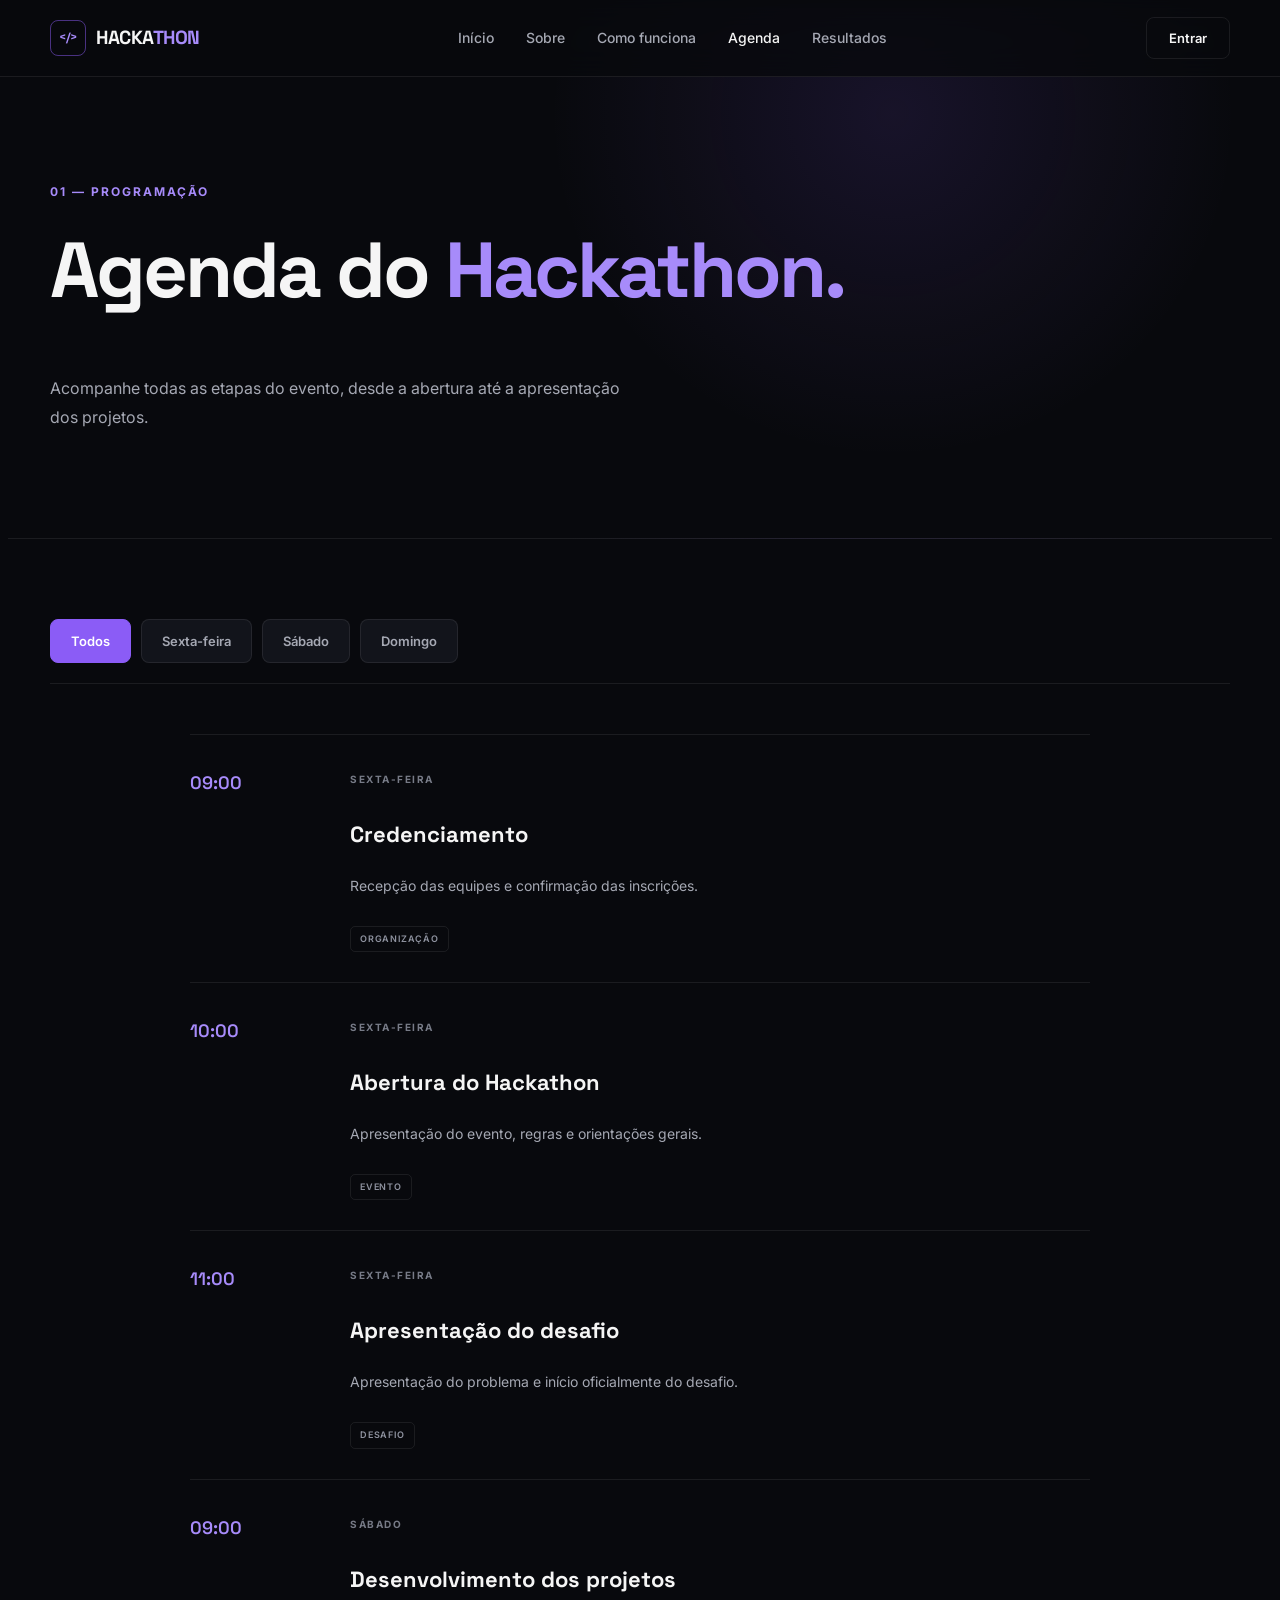
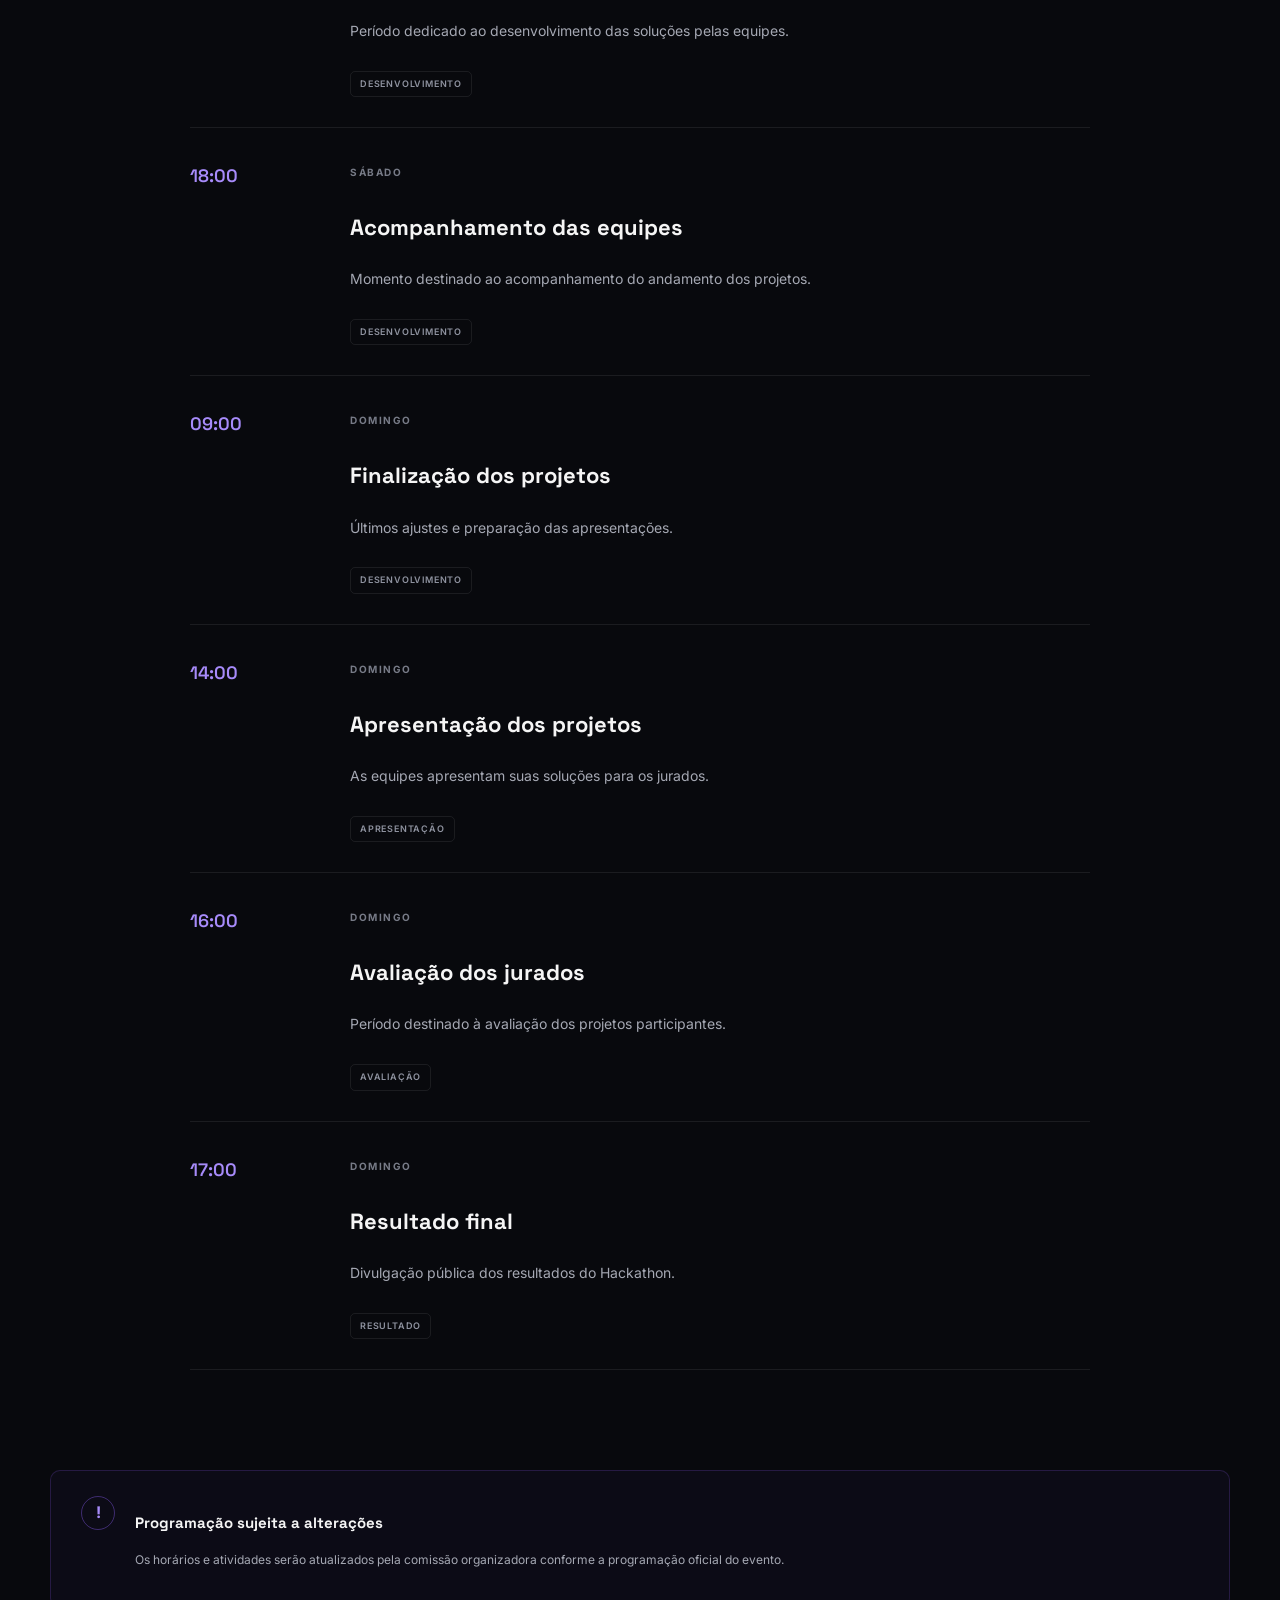
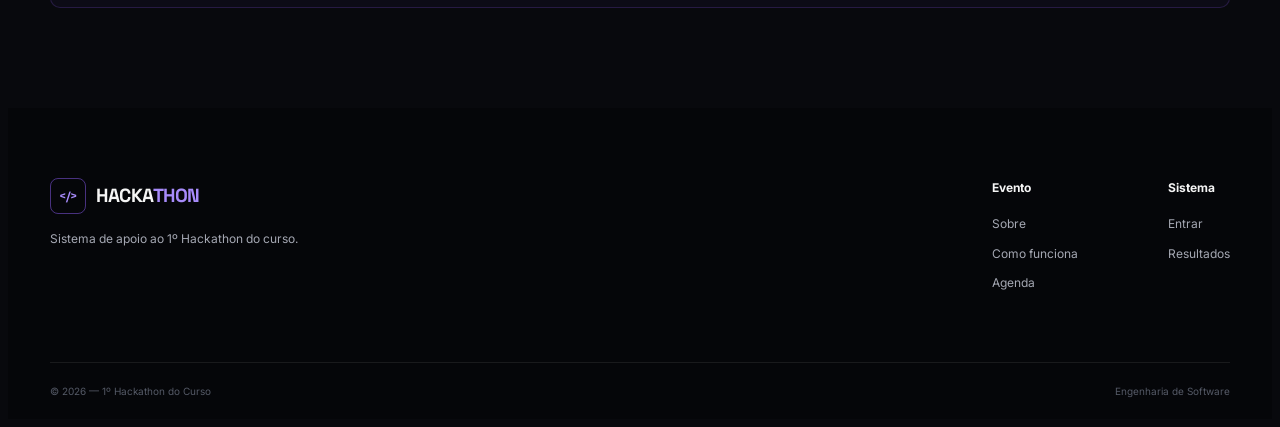
==== agenda.html @ 50d0535f "Projeto 50% feito? Talvez?" ====
<!doctype html>
<html lang="pt-BR">
  <head>
    <meta charset="UTF-8" />
    <meta name="viewport" content="width=device-width, initial-scale=1.0" />
    <title>Agenda | 1º Hackathon do Curso</title>
    <link rel="stylesheet" href="css/style.css" />
    <link rel="preconnect" href="https://fonts.googleapis.com" />
    <link rel="preconnect" href="https://fonts.gstatic.com" crossorigin />
    <link
      href="https://fonts.googleapis.com/css2?family=Inter:wght@400;500;600;700;800&family=Space+Grotesk:wght@400;500;600;700&display=swap"
      rel="stylesheet"
    />
  </head>
  <body>
    <header class="navbar">
      <div class="container navbar-content">
        <a href="index.html" class="logo">
          <span class="logo-symbol">&lt;/&gt;</span>
          <span> HACKA<span>THON</span> </span>
        </a>
        <nav class="nav-links">
          <a href="index.html">Início</a>
          <a href="index.html#sobre">Sobre</a>
          <a href="index.html#como-funciona"> Como funciona </a>
          <a href="agenda.html" class="active"> Agenda </a>
          <a href="resultados.html"> Resultados </a>
        </nav>
        <a href="login.html" class="btn btn-outline"> Entrar </a>
        <button class="menu-toggle" id="menuToggle">☰</button>
      </div>
    </header>
    <main>
      <section class="page-header">
        <div class="container">
          <span class="section-label"> 01 — PROGRAMAÇÃO </span>
          <h1>
            Agenda do
            <span>Hackathon.</span>
          </h1>
          <p>
            Acompanhe todas as etapas do evento, desde a abertura até a
            apresentação dos projetos.
          </p>
        </div>
      </section>
      <section class="agenda-section">
        <div class="container">
          <div class="day-selector">
            <button class="day-button active" data-day="todos">Todos</button>
            <button class="day-button" data-day="sexta">Sexta-feira</button>
            <button class="day-button" data-day="sabado">Sábado</button>
            <button class="day-button" data-day="domingo">Domingo</button>
          </div>
          <div class="agenda-list" id="agendaList">
            <!--
                        Os eventos serão inseridos
                        pelo JavaScript.
                    -->
          </div>
        </div>
      </section>
      <section class="agenda-notice">
        <div class="container">
          <div class="notice-card">
            <div class="notice-icon">!</div>
            <div>
              <h3>Programação sujeita a alterações</h3>
              <p>
                Os horários e atividades serão atualizados pela comissão
                organizadora conforme a programação oficial do evento.
              </p>
            </div>
          </div>
        </div>
      </section>
    </main>
    <footer class="footer">
      <div class="container footer-content">
        <div class="footer-brand">
          <a href="index.html" class="logo">
            <span class="logo-symbol"> &lt;/&gt; </span>
            <span> HACKA<span>THON</span> </span>
          </a>
          <p>Sistema de apoio ao 1º Hackathon do curso.</p>
        </div>
        <div class="footer-links">
          <div>
            <strong> Evento </strong>
            <a href="index.html#sobre"> Sobre </a>
            <a href="index.html#como-funciona"> Como funciona </a>
            <a href="agenda.html"> Agenda </a>
          </div>
          <div>
            <strong> Sistema </strong>
            <a href="login.html"> Entrar </a>
            <a href="resultados.html"> Resultados </a>
          </div>
        </div>
      </div>
      <div class="container footer-bottom">
        <span> © 2026 — 1º Hackathon do Curso </span>
        <span> Engenharia de Software </span>
      </div>
    </footer>
    <script src="js/script.js"></script>
  </body>
</html>
---- css/style.css ----
css * {
  margin: 0;
  padding: 0;
  box-sizing: border-box;
}

html {
  scroll-behavior: smooth;
}

body {
  font-family: "Inter", sans-serif;
  background: #08090d;
  color: #f5f5f5;
  line-height: 1.6;
}

a {
  color: inherit;
  text-decoration: none;
}

button {
  font-family: inherit;
}

:root {
  --background: #08090d;
  --background-secondary: #0e1016;
  --background-card: #12141b;

  --text: #f5f5f5;
  --text-secondary: #a5a8b3;

  --accent: #8b5cf6;
  --accent-light: #a78bfa;
  --accent-dark: #6d28d9;

  --border: rgba(255, 255, 255, 0.08);

  --container: 1180px;
}

.container {
  width: min(var(--container), calc(100% - 40px));
  margin: 0 auto;
}

.section {
  padding: 120px 0;
}

.section-label {
  display: inline-block;
  margin-bottom: 20px;

  color: var(--accent-light);

  font-size: 12px;
  font-weight: 700;

  letter-spacing: 2px;
}

.navbar {
  position: fixed;
  top: 0;
  left: 0;

  width: 100%;
  height: 76px;

  z-index: 1000;

  background: rgba(8, 9, 13, 0.8);
  backdrop-filter: blur(16px);

  border-bottom: 1px solid var(--border);
}

.navbar-content {
  height: 100%;

  display: flex;
  align-items: center;
  justify-content: space-between;
}

.logo {
  display: flex;
  align-items: center;
  gap: 10px;

  font-family: "Space Grotesk", sans-serif;

  font-size: 19px;
  font-weight: 700;
  letter-spacing: -0.5px;
}

.logo > span:last-child > span {
  color: var(--accent-light);
}

.logo-symbol {
  display: flex;
  align-items: center;
  justify-content: center;

  width: 34px;
  height: 34px;

  border: 1px solid rgba(139, 92, 246, 0.5);
  border-radius: 8px;

  color: var(--accent-light);

  font-size: 12px;
}

.nav-links {
  display: flex;
  align-items: center;
  gap: 32px;
}

.nav-links a {
  color: var(--text-secondary);

  font-size: 14px;
  font-weight: 500;

  transition: 0.2s;
}

.nav-links a:hover {
  color: var(--text);
}

.btn {
  display: inline-flex;
  align-items: center;
  justify-content: center;
  gap: 12px;

  min-height: 48px;

  padding: 0 22px;

  border-radius: 8px;

  font-size: 14px;
  font-weight: 600;

  transition: 0.25s;
}

.btn-primary {
  background: var(--accent);
  color: white;

  box-shadow: 0 10px 30px rgba(139, 92, 246, 0.2);
}

.btn-primary:hover {
  background: var(--accent-light);
  transform: translateY(-2px);
}

.btn-secondary {
  border: 1px solid var(--border);
  background: rgba(255, 255, 255, 0.03);

  color: var(--text);
}

.btn-secondary:hover {
  background: rgba(255, 255, 255, 0.07);
}

.btn-outline {
  min-height: 40px;

  border: 1px solid var(--border);

  font-size: 13px;
}

.btn-outline:hover {
  border-color: var(--accent);
  color: var(--accent-light);
}

.menu-toggle {
  display: none;

  border: none;
  background: transparent;

  color: white;

  font-size: 24px;

  cursor: pointer;
}

.hero {
  position: relative;

  min-height: 850px;

  display: flex;
  align-items: center;

  overflow: hidden;

  padding-top: 76px;
}

.hero-background {
  position: absolute;
  inset: 0;

  background:
    radial-gradient(
      circle at 75% 40%,
      rgba(139, 92, 246, 0.16),
      transparent 35%
    ),
    radial-gradient(
      circle at 20% 80%,
      rgba(109, 40, 217, 0.08),
      transparent 30%
    );
}

.hero-content {
  position: relative;
  z-index: 2;

  display: grid;
  grid-template-columns: 1fr 1fr;
  gap: 80px;

  align-items: center;
}

.event-badge {
  display: inline-flex;
  align-items: center;
  gap: 9px;

  padding: 8px 12px;

  border: 1px solid rgba(139, 92, 246, 0.25);
  border-radius: 100px;

  background: rgba(139, 92, 246, 0.06);

  color: var(--accent-light);

  font-size: 11px;
  font-weight: 700;

  letter-spacing: 1.5px;
}

.status-dot {
  width: 6px;
  height: 6px;

  border-radius: 50%;

  background: var(--accent-light);

  box-shadow: 0 0 10px var(--accent);
}

.hero h1 {
  max-width: 650px;

  margin-top: 25px;

  font-family: "Space Grotesk", sans-serif;

  font-size: clamp(52px, 6vw, 82px);
  line-height: 0.98;

  letter-spacing: -4px;
}

.hero h1 span {
  display: block;

  color: var(--accent-light);
}

.hero-text > p {
  max-width: 560px;

  margin-top: 28px;

  color: var(--text-secondary);

  font-size: 17px;
  line-height: 1.8;
}

.hero-buttons {
  display: flex;
  gap: 12px;

  margin-top: 35px;
}

.hero-info {
  display: flex;
  align-items: center;

  margin-top: 55px;
}

.info-item {
  display: flex;
  flex-direction: column;

  padding: 0 25px;
}

.info-item:first-child {
  padding-left: 0;
}

.info-item strong {
  font-family: "Space Grotesk", sans-serif;

  font-size: 18px;
}

.info-item span {
  margin-top: 3px;

  color: var(--text-secondary);

  font-size: 11px;
}

.info-divider {
  width: 1px;
  height: 35px;

  background: var(--border);
}

.hero-visual {
  position: relative;

  min-height: 450px;

  display: flex;
  align-items: center;
  justify-content: center;
}

.code-window {
  width: min(520px, 100%);

  overflow: hidden;

  border: 1px solid rgba(255, 255, 255, 0.1);
  border-radius: 14px;

  background: #0d0f14;

  box-shadow:
    0 40px 100px rgba(0, 0, 0, 0.5),
    0 0 80px rgba(139, 92, 246, 0.08);
}

.window-header {
  height: 48px;

  display: flex;
  align-items: center;

  padding: 0 18px;

  border-bottom: 1px solid var(--border);

  color: #777b87;

  font-family: monospace;
  font-size: 11px;
}

.window-dots {
  display: flex;
  gap: 6px;

  margin-right: 20px;
}

.window-dots span {
  width: 8px;
  height: 8px;

  border-radius: 50%;

  background: #444752;
}

.code-content {
  padding: 32px;

  font-family: "Courier New", monospace;

  font-size: 14px;
  line-height: 2;
}

.code-purple {
  color: #c084fc;
}

.code-blue {
  color: #60a5fa;
}

.code-green {
  color: #86efac;
}

.code-yellow {
  color: #facc15;
}

.code-comment {
  color: #555a67;
}

.indent {
  padding-left: 30px;
}

.cursor {
  display: inline-block;

  width: 7px;
  height: 15px;

  margin-left: 3px;

  vertical-align: middle;

  background: var(--accent-light);

  animation: blink 1s infinite;
}

@keyframes blink {
  50% {
    opacity: 0;
  }
}

.floating-card {
  position: absolute;

  display: flex;
  align-items: center;
  gap: 12px;

  padding: 14px 17px;

  border: 1px solid var(--border);
  border-radius: 10px;

  background: rgba(18, 20, 27, 0.9);

  backdrop-filter: blur(10px);

  box-shadow: 0 20px 50px rgba(0, 0, 0, 0.3);
}

.floating-icon {
  font-size: 20px;
}

.floating-card div {
  display: flex;
  flex-direction: column;
}

.floating-card strong {
  font-size: 12px;
}

.floating-card small {
  color: var(--text-secondary);

  font-size: 10px;
}

.card-one {
  top: 50px;
  right: -20px;
}

.card-two {
  bottom: 55px;
  left: -30px;
}

.section-heading {
  max-width: 720px;
}

.section-heading.centered {
  margin: 0 auto;

  text-align: center;
}

.section-heading h2 {
  font-family: "Space Grotesk", sans-serif;

  font-size: clamp(36px, 5vw, 58px);
  line-height: 1.05;

  letter-spacing: -2px;
}

.section-heading h2 span {
  color: var(--accent-light);
}

.section-heading p {
  margin-top: 22px;

  color: var(--text-secondary);

  font-size: 16px;
}

.about {
  background: var(--background-secondary);

  border-top: 1px solid var(--border);
  border-bottom: 1px solid var(--border);
}

.about-grid {
  display: grid;
  grid-template-columns: repeat(3, 1fr);
  gap: 18px;

  margin-top: 65px;
}

.about-card {
  position: relative;

  min-height: 290px;

  padding: 35px;

  border: 1px solid var(--border);
  border-radius: 12px;

  background: var(--background-card);

  overflow: hidden;
}

.about-card.featured {
  border-color: rgba(139, 92, 246, 0.3);
}

.card-number {
  position: absolute;

  top: 25px;
  right: 25px;

  color: #333640;

  font-family: "Space Grotesk", sans-serif;

  font-size: 28px;
  font-weight: 700;
}

.card-icon {
  font-size: 32px;

  margin-bottom: 30px;
}

.about-card h3 {
  font-family: "Space Grotesk", sans-serif;

  font-size: 24px;
}

.about-card p {
  max-width: 280px;

  margin-top: 12px;

  color: var(--text-secondary);

  font-size: 14px;
}

.process {
  background: var(--background);
}

.timeline {
  max-width: 850px;

  margin: 75px auto 0;
}

.timeline-item {
  display: grid;
  grid-template-columns: 80px 1fr;
  gap: 30px;

  padding-bottom: 50px;

  border-left: 1px solid var(--border);
}

.timeline-number {
  width: 48px;
  height: 48px;

  display: flex;
  align-items: center;
  justify-content: center;

  margin-left: -24px;

  border: 1px solid rgba(139, 92, 246, 0.4);
  border-radius: 50%;

  background: var(--background);

  color: var(--accent-light);

  font-family: "Space Grotesk", sans-serif;
  font-size: 13px;
  font-weight: 700;
}

.timeline-content {
  padding-top: 3px;
}

.timeline-content > span {
  color: var(--accent-light);

  font-size: 10px;
  font-weight: 700;

  letter-spacing: 1.5px;
}

.timeline-content h3 {
  margin-top: 8px;

  font-family: "Space Grotesk", sans-serif;

  font-size: 25px;
}

.timeline-content p {
  max-width: 600px;

  margin-top: 8px;

  color: var(--text-secondary);

  font-size: 14px;
}

.cta {
  padding: 100px 0;

  border-top: 1px solid var(--border);
  border-bottom: 1px solid var(--border);

  background:
    radial-gradient(
      circle at 50% 100%,
      rgba(139, 92, 246, 0.15),
      transparent 45%
    ),
    var(--background-secondary);
}

.cta-content {
  display: flex;
  align-items: center;
  justify-content: space-between;

  gap: 40px;
}

.cta h2 {
  max-width: 650px;

  font-family: "Space Grotesk", sans-serif;

  font-size: clamp(32px, 4vw, 50px);
  line-height: 1.05;

  letter-spacing: -2px;
}

.cta h2 span {
  color: var(--accent-light);
}

.footer {
  background: #050609;
}

.footer-content {
  display: flex;
  justify-content: space-between;

  padding: 70px 0;
}

.footer-brand p {
  margin-top: 15px;

  color: var(--text-secondary);

  font-size: 12px;
}

.footer-links {
  display: flex;
  gap: 90px;
}

.footer-links div {
  display: flex;
  flex-direction: column;
  gap: 10px;
}

.footer-links strong {
  margin-bottom: 7px;

  font-size: 12px;
}

.footer-links a {
  color: var(--text-secondary);

  font-size: 12px;

  transition: 0.2s;
}

.footer-links a:hover {
  color: var(--accent-light);
}

.footer-bottom {
  display: flex;
  justify-content: space-between;

  padding: 20px 0;

  border-top: 1px solid var(--border);

  color: #555a67;

  font-size: 10px;
}

@media (max-width: 900px) {
  .nav-links {
    display: none;
  }

  .menu-toggle {
    display: block;
  }

  .navbar .btn-outline {
    display: none;
  }

  .hero {
    padding-top: 120px;
    padding-bottom: 80px;
  }

  .hero-content {
    grid-template-columns: 1fr;
  }

  .hero-visual {
    min-height: 350px;
  }

  .about-grid {
    grid-template-columns: 1fr;
  }

  .cta-content {
    flex-direction: column;
    align-items: flex-start;
  }
}

@media (max-width: 600px) {
  .container {
    width: min(100% - 28px, var(--container));
  }

  .section {
    padding: 80px 0;
  }

  .hero h1 {
    font-size: 50px;
    letter-spacing: -2px;
  }

  .hero-text > p {
    font-size: 15px;
  }

  .hero-buttons {
    flex-direction: column;
  }

  .hero-buttons .btn {
    width: 100%;
  }

  .hero-info {
    flex-wrap: wrap;
    gap: 15px;
  }

  .info-item {
    padding: 0;
  }

  .info-divider {
    display: none;
  }

  .code-content {
    padding: 20px;

    font-size: 11px;
  }

  .floating-card {
    display: none;
  }

  .timeline-item {
    grid-template-columns: 55px 1fr;
    gap: 20px;
  }

  .footer-content {
    flex-direction: column;
    gap: 40px;
  }

  .footer-links {
    gap: 50px;
  }

  .footer-bottom {
    flex-direction: column;
    gap: 8px;
  }
}

/* PÁGINAS INTERNAS */

.page-header {
  padding-top: 170px;
  padding-bottom: 90px;
  border-bottom: 1px solid var(--border);
  background: radial-gradient(
    circle at 70% 20%,
    rgba(139, 92, 246, 0.12),
    transparent 35%
  );
}

.page-header h1 {
  max-width: 800px;
  margin-top: 10px;
  font-family: "Space Grotesk", sans-serif;
  font-size: clamp(52px, 7vw, 78px);
  line-height: 1;
  letter-spacing: -3px;
}

.page-header h1 span {
  color: var(--accent-light);
}

.page-header p {
  max-width: 600px;
  margin-top: 25px;
  color: var(--text-secondary);
  font-size: 16px;
  line-height: 1.8;
}

.agenda-section {
  padding: 80px 0 100px;
}

.day-selector {
  display: flex;
  gap: 10px;
  margin-bottom: 50px;
  padding-bottom: 20px;
  border-bottom: 1px solid var(--border);
  overflow-x: auto;
}

.day-button {
  min-height: 44px;
  padding: 0 20px;
  border: 1px solid var(--border);
  border-radius: 8px;
  background: var(--background-card);
  color: var(--text-secondary);
  font-family: "Inter", sans-serif;
  font-size: 13px;
  font-weight: 600;
  white-space: nowrap;
  cursor: pointer;
  transition: 0.2s;
}

.day-button:hover {
  border-color: rgba(139, 92, 246, 0.5);
  color: var(--text);
}

.day-button.active {
  border-color: var(--accent);
  background: var(--accent);
  color: white;
}

.agenda-list {
  max-width: 900px;
  margin: 0 auto;
}

.agenda-event {
  display: grid;
  grid-template-columns: 130px 1fr;
  gap: 30px;
  padding: 30px 0;
  border-bottom: 1px solid var(--border);
}

.agenda-event:first-child {
  border-top: 1px solid var(--border);
}

.event-time {
  padding-top: 4px;
  color: var(--accent-light);
  font-family: "Space Grotesk", sans-serif;
  font-size: 18px;
  font-weight: 600;
}

.event-content {
  position: relative;
}

.event-day {
  display: inline-block;
  margin-bottom: 8px;
  color: #777b87;
  font-size: 10px;
  font-weight: 700;
  letter-spacing: 1.5px;
  text-transform: uppercase;
}

.event-content h3 {
  font-family: "Space Grotesk", sans-serif;
  font-size: 22px;
}

.event-content p {
  max-width: 650px;
  margin-top: 7px;
  color: var(--text-secondary);
  font-size: 14px;
  line-height: 1.7;
}

.event-tag {
  display: inline-flex;
  margin-top: 14px;
  padding: 5px 9px;
  border: 1px solid var(--border);
  border-radius: 5px;
  color: #8f93a0;
  font-size: 9px;
  font-weight: 600;
  letter-spacing: 0.8px;
  text-transform: uppercase;
}

.agenda-notice {
  padding: 0 0 100px;
}

.notice-card {
  display: flex;
  align-items: flex-start;
  gap: 20px;
  padding: 25px 30px;
  border: 1px solid rgba(139, 92, 246, 0.2);
  border-radius: 10px;
  background: rgba(139, 92, 246, 0.04);
}

.notice-icon {
  display: flex;
  align-items: center;
  justify-content: center;
  flex-shrink: 0;
  width: 32px;
  height: 32px;
  border: 1px solid rgba(139, 92, 246, 0.4);
  border-radius: 50%;
  color: var(--accent-light);
  font-weight: 700;
}

.notice-card h3 {
  font-family: "Space Grotesk", sans-serif;
  font-size: 15px;
}

.notice-card p {
  max-width: 700px;
  margin-top: 5px;
  color: var(--text-secondary);
  font-size: 12px;
  line-height: 1.7;
}

.nav-links a.active {
  color: var(--text);
}

@media (max-width: 600px) {
  .page-header {
    padding-top: 130px;
    padding-bottom: 65px;
  }

  .page-header h1 {
    font-size: 48px;
    letter-spacing: -2px;
  }

  .agenda-event {
    grid-template-columns: 1fr;
    gap: 8px;
    padding: 25px 0;
  }

  .event-time {
    font-size: 15px;
  }

  .notice-card {
    padding: 20px;
  }
}

.results-header {
  padding-bottom: 80px;
}

.results-section {
  padding: 80px 0 100px;
}

.results-status {
  display: inline-flex;
  align-items: center;
  gap: 9px;
  margin-bottom: 45px;
  padding: 8px 12px;
  border: 1px solid rgba(139, 92, 246, 0.25);
  border-radius: 100px;
  background: rgba(139, 92, 246, 0.06);
  color: var(--accent-light);
  font-size: 11px;
  font-weight: 700;
  letter-spacing: 1px;
  text-transform: uppercase;
}

.status-indicator {
  width: 6px;
  height: 6px;
  border-radius: 50%;
  background: #86efac;
  box-shadow: 0 0 10px rgba(134, 239, 172, 0.6);
}

.podium {
  display: grid;
  grid-template-columns:
    1fr
    1.12fr
    1fr;
  align-items: end;
  gap: 18px;
  max-width: 950px;
  margin: 0 auto 110px;
}

.podium-card {
  position: relative;
  padding: 35px 30px;
  border: 1px solid var(--border);
  border-radius: 12px;
  background: var(--background-card);
  text-align: center;
  transition: 0.25s;
}

.podium-card:hover {
  transform: translateY(-5px);
  border-color: rgba(139, 92, 246, 0.35);
}

.podium-card.first {
  min-height: 330px;
  padding-top: 45px;
  border-color: rgba(139, 92, 246, 0.45);
  background:
    radial-gradient(
      circle at 50% 0%,
      rgba(139, 92, 246, 0.13),
      transparent 55%
    ),
    var(--background-card);
}

.podium-card.second {
  min-height: 285px;
}

.podium-card.third {
  min-height: 255px;
}

.podium-position {
  display: flex;
  align-items: center;
  justify-content: center;
  width: 48px;
  height: 48px;
  margin: 0 auto 25px;
  border: 1px solid var(--border);
  border-radius: 50%;
  background: rgba(255, 255, 255, 0.03);
  color: var(--text-secondary);
  font-family: "Space Grotesk", sans-serif;
  font-size: 15px;
  font-weight: 700;
}

.first .podium-position {
  width: 60px;
  height: 60px;
  border-color: rgba(139, 92, 246, 0.5);
  background: rgba(139, 92, 246, 0.12);
  color: var(--accent-light);
  font-size: 18px;
}

.podium-medal {
  font-size: 25px;
  margin-bottom: 12px;
}

.podium-card h3 {
  font-family: "Space Grotesk", sans-serif;
  font-size: 23px;
}

.first h3 {
  font-size: 27px;
}

.podium-team {
  margin-top: 6px;
  color: var(--text-secondary);
  font-size: 12px;
}

.podium-score {
  margin-top: 25px;
  color: var(--accent-light);
  font-family: "Space Grotesk", sans-serif;
  font-size: 38px;
  font-weight: 700;
}

.podium-score small {
  color: var(--text-secondary);
  font-family: "Inter", sans-serif;
  font-size: 10px;
  font-weight: 500;
}

.ranking-header {
  display: flex;
  align-items: flex-end;
  justify-content: space-between;
  gap: 30px;
  margin-bottom: 30px;
}

.ranking-header .section-label {
  margin-bottom: 8px;
}

.ranking-header h2 {
  font-family: "Space Grotesk", sans-serif;
  font-size: 32px;
  letter-spacing: -1px;
}

.ranking-count {
  color: var(--text-secondary);
  font-size: 12px;
}

.ranking-list {
  border-top: 1px solid var(--border);
}

.ranking-item {
  display: grid;
  grid-template-columns:
    70px
    minmax(200px, 1fr)
    180px
    120px;
  align-items: center;
  gap: 25px;
  min-height: 90px;
  padding: 15px 20px;
  border-bottom: 1px solid var(--border);
  transition: 0.2s;
}

.ranking-item:hover {
  background: rgba(255, 255, 255, 0.02);
}

.ranking-position {
  color: #555a67;
  font-family: "Space Grotesk", sans-serif;
  font-size: 20px;
  font-weight: 700;
}

.ranking-project {
  display: flex;
  flex-direction: column;
}

.ranking-project strong {
  font-family: "Space Grotesk", sans-serif;
  font-size: 16px;
}

.ranking-project span {
  margin-top: 3px;
  color: var(--text-secondary);
  font-size: 11px;
}

.ranking-category {
  color: var(--text-secondary);
  font-size: 11px;
}

.ranking-score {
  color: var(--accent-light);
  font-family: "Space Grotesk", sans-serif;
  font-size: 20px;
  font-weight: 700;
  text-align: right;
}

.ranking-score small {
  color: var(--text-secondary);
  font-family: "Inter", sans-serif;
  font-size: 9px;
  font-weight: 400;
}

.results-notice {
  padding-bottom: 100px;
}

@media (max-width: 800px) {
  .podium {
    grid-template-columns: 1fr;
    max-width: 500px;
    align-items: stretch;
  }
  .podium-card.first,
  .podium-card.second,
  .podium-card.third {
    min-height: auto;
  }

  .ranking-item {
    grid-template-columns:
      50px
      1fr
      90px;
  }

  .ranking-category {
    display: none;
  }
}

@media (max-width: 600px) {
  .results-section {
    padding-top: 60px;
  }

  .ranking-header {
    align-items: flex-start;
    flex-direction: column;
    gap: 10px;
  }

  .ranking-item {
    grid-template-columns:
      40px
      1fr
      70px;
    gap: 12px;
    padding: 15px 10px;
  }

  .ranking-score {
    font-size: 16px;
  }
}

.login-page {
  min-height: 100vh;
  background:
    radial-gradient(
      circle at 15% 45%,
      rgba(139, 92, 246, 0.08),
      transparent 30%
    ),
    radial-gradient(
      circle at 85% 60%,
      rgba(139, 92, 246, 0.06),
      transparent 30%
    ),
    var(--background);
}

.login-page .navbar {
  position: relative;
}

.back-home {
  color: var(--text-secondary);
  font-size: 12px;
  transition: 0.2s;
}

.back-home:hover {
  color: var(--text);
}

.login-main {
  min-height: calc(100vh - 140px);
  display: flex;
  align-items: center;
  padding: 80px 0;
}

.login-container {
  width: min(1050px, calc(100% - 40px));
  margin: 0 auto;
  display: grid;
  grid-template-columns: 1fr 450px;
  gap: 100px;
  align-items: center;
}

.login-intro h1 {
  max-width: 500px;
  margin-top: 15px;
  font-family: "Space Grotesk", sans-serif;
  font-size: clamp(48px, 5vw, 70px);
  line-height: 0.98;
  letter-spacing: -3px;
}

.login-intro h1 span {
  color: var(--accent-light);
}

.login-intro > p {
  max-width: 480px;
  margin-top: 25px;
  color: var(--text-secondary);
  font-size: 15px;
  line-height: 1.8;
}

.login-features {
  display: flex;
  flex-direction: column;
  gap: 25px;
  margin-top: 55px;
}

.login-feature {
  display: flex;
  align-items: flex-start;
  gap: 18px;
}

.feature-number {
  color: var(--accent-light);
  font-family: "Space Grotesk", sans-serif;
  font-size: 11px;
  font-weight: 700;
  letter-spacing: 1px;
}

.login-feature strong {
  font-family: "Space Grotesk", sans-serif;
  font-size: 14px;
}

.login-feature p {
  margin-top: 3px;
  color: var(--text-secondary);
  font-size: 11px;
  line-height: 1.6;
}

.login-card {
  padding: 38px;
  border: 1px solid var(--border);
  border-radius: 14px;
  background:
    linear-gradient(
      145deg,
      rgba(255, 255, 255, 0.025),
      rgba(255, 255, 255, 0.01)
    ),
    var(--background-card);
  box-shadow: 0 30px 80px rgba(0, 0, 0, 0.25);
}

.login-card-header {
  display: flex;
  align-items: center;
  gap: 15px;
  margin-bottom: 35px;
}

.login-icon {
  display: flex;
  align-items: center;
  justify-content: center;
  width: 45px;
  height: 45px;
  border: 1px solid rgba(139, 92, 246, 0.35);
  border-radius: 9px;
  background: rgba(139, 92, 246, 0.08);
  color: var(--accent-light);
  font-family: monospace;
  font-size: 13px;
}

.login-card h2 {
  font-family: "Space Grotesk", sans-serif;
  font-size: 24px;
}

.login-card-header p {
  margin-top: 3px;
  color: var(--text-secondary);
  font-size: 11px;
}

.form-group {
  margin-bottom: 22px;
}

.form-group label {
  display: block;
  margin-bottom: 8px;
  color: var(--text);
  font-size: 11px;
  font-weight: 600;
}

.form-group input {
  width: 100%;
  height: 48px;
  padding: 0 14px;
  border: 1px solid var(--border);
  border-radius: 7px;
  outline: none;
  background: rgba(0, 0, 0, 0.2);
  color: var(--text);
  font-family: "Inter", sans-serif;
  font-size: 13px;
  transition: 0.2s;
}

.form-group input::placeholder {
  color: #555a67;
}

.form-group input:focus {
  border-color: var(--accent);
  box-shadow: 0 0 0 3px rgba(139, 92, 246, 0.08);
}

.password-label {
  display: flex;
  align-items: center;
  justify-content: space-between;
}

.password-label label {
  margin-bottom: 8px;
}

.password-label a {
  margin-bottom: 8px;
  color: var(--accent-light);
  font-size: 10px;
}

.password-input {
  position: relative;
}

.password-toggle {
  position: absolute;
  top: 50%;
  right: 12px;
  transform: translateY(-50%);
  border: none;
  background: transparent;
  color: var(--text-secondary);
  font-size: 10px;
  cursor: pointer;
}

.password-toggle:hover {
  color: var(--text);
}

.login-button {
  width: 100%;
  justify-content: center;
  gap: 10px;
  margin-top: 5px;
}

.login-message {
  display: none;
  margin-bottom: 15px;
  padding: 10px 12px;
  border: 1px solid rgba(239, 68, 68, 0.25);
  border-radius: 6px;
  background: rgba(239, 68, 68, 0.05);
  color: #fca5a5;
  font-size: 11px;
}

.login-message.show {
  display: block;
}

.login-divider {
  display: flex;
  align-items: center;
  gap: 15px;
  margin: 28px 0;
  color: #555a67;
  font-size: 10px;
}

.login-divider::before,
.login-divider::after {
  content: "";
  flex: 1;
  height: 1px;
  background: var(--border);
}

.login-register {
  text-align: center;
}

.login-register p {
  color: var(--text-secondary);
  font-size: 11px;
}

.login-register a {
  display: inline-block;
  margin-top: 7px;
  color: var(--accent-light);
  font-size: 11px;
  font-weight: 600;
}

.login-footer {
  padding: 25px;
  border-top: 1px solid var(--border);
  color: #555a67;
  font-size: 10px;
  text-align: center;
}

@media (max-width: 900px) {
  .login-container {
    grid-template-columns: 1fr;
    max-width: 500px;
    gap: 50px;
  }

  .login-intro {
    text-align: center;
  }

  .login-intro h1 {
    margin-left: auto;
    margin-right: auto;
  }

  .login-intro > p {
    margin-left: auto;
    margin-right: auto;
  }

  .login-features {
    display: none;
  }
}

@media (max-width: 600px) {
  .login-main {
    padding: 50px 0;
  }

  .login-container {
    width: calc(100% - 30px);
  }

  .login-card {
    padding: 25px 20px;
  }

  .login-intro h1 {
    font-size: 45px;
    letter-spacing: -2px;
  }

  .back-home {
    display: none;
  }
}

/*DASHBOARD*/

.dashboard-page {
  min-height: 100vh;
  background:
    radial-gradient(
      circle at 80% 10%,
      rgba(139, 92, 246, 0.06),
      transparent 30%
    ),
    var(--background);
}

.dashboard-user {
  display: flex;
  align-items: center;
  gap: 20px;
  color: var(--text-secondary);
  font-size: 11px;
}

.logout-button {
  padding: 7px 12px;
  border: 1px solid var(--border);
  border-radius: 6px;
  background: transparent;
  color: var(--text-secondary);
  font-family: inherit;
  font-size: 10px;
  cursor: pointer;
  transition: 0.2s;
}

.logout-button:hover {
  border-color: var(--accent);
  color: var(--text);
}

.dashboard-main {
  padding: 70px 0 100px;
}

.dashboard-container {
  width: min(1050px, calc(100% - 40px));
  margin: 0 auto;
}

.dashboard-header {
  margin-bottom: 70px;
}

.dashboard-header h1 {
  margin-top: 12px;
  font-family: "Space Grotesk", sans-serif;
  font-size: clamp(42px, 5vw, 62px);
  line-height: 1;
  letter-spacing: -2px;
}

.dashboard-header h1 span {
  color: var(--accent-light);
}

.dashboard-header p {
  margin-top: 18px;
  color: var(--text-secondary);
  font-size: 13px;
}

.dashboard-section {
  margin-bottom: 60px;
}

.dashboard-section-header {
  display: flex;
  align-items: flex-end;
  justify-content: space-between;
  margin-bottom: 20px;
}

.dashboard-section-header h2 {
  margin-top: 7px;
  font-family: "Space Grotesk", sans-serif;
  font-size: 25px;
}

.dashboard-small-button {
  padding: 9px 14px;
  font-size: 10px;
}

.team-card {
  display: grid;
  grid-template-columns: 1fr 1fr;
  gap: 50px;
  padding: 30px;
  border: 1px solid var(--border);
  border-radius: 10px;
  background: var(--background-card);
}

.card-label {
  display: block;
  margin-bottom: 10px;
  color: var(--text-secondary);
  font-size: 9px;
  font-weight: 700;
  letter-spacing: 1px;
}

.team-info h3 {
  margin-bottom: 15px;
  font-family: "Space Grotesk", sans-serif;
  font-size: 23px;
}

.team-status {
  display: inline-block;
  padding: 5px 9px;
  border: 1px solid rgba(139, 92, 246, 0.3);
  border-radius: 4px;
  background: rgba(139, 92, 246, 0.08);
  color: var(--accent-light);
  font-size: 8px;
  font-weight: 700;
  letter-spacing: 1px;
}

.member-list {
  display: flex;
  flex-direction: column;
  border-top: 1px solid var(--border);
}

.member {
  display: flex;
  align-items: center;
  gap: 12px;
  padding: 10px 0;
  border-bottom: 1px solid var(--border);
  color: var(--text);
  font-size: 11px;
}

.member-number {
  color: var(--accent-light);
  font-family: "Space Grotesk", sans-serif;
  font-size: 9px;
  font-weight: 700;
}

.project-card {
  position: relative;
  padding: 35px;
  overflow: hidden;
  border: 1px solid var(--border);
  border-radius: 10px;
  background: var(--background-card);
}

.project-status {
  display: flex;
  align-items: center;
  gap: 8px;
  color: var(--text-secondary);
  font-size: 9px;
  font-weight: 700;
  letter-spacing: 1px;
}

.status-dot {
  width: 7px;
  height: 7px;
  border-radius: 50%;
  background: var(--text-secondary);
}

.project-content {
  max-width: 650px;
  margin-top: 30px;
}

.project-content h3 {
  font-family: "Space Grotesk", sans-serif;
  font-size: 25px;
}

.project-content p {
  margin-top: 10px;
  color: var(--text-secondary);
  font-size: 12px;
  line-height: 1.7;
}

.project-button {
  margin-top: 25px;
  display: inline-flex;
  gap: 10px;
}

.event-info {
  display: grid;
  grid-template-columns: 1fr 1fr;
  gap: 1px;
  border: 1px solid var(--border);
  border-radius: 10px;
  overflow: hidden;
  background: var(--border);
}

.event-info > div {
  padding: 25px;
  background: var(--background-card);
}

.event-info strong {
  display: block;
  font-family: "Space Grotesk", sans-serif;
  font-size: 15px;
}

.dashboard-link {
  color: var(--accent-light);
  font-size: 10px;
}

@media (max-width: 700px) {
  .dashboard-main {
    padding-top: 50px;
  }

  .dashboard-container {
    width: calc(100% - 30px);
  }

  .dashboard-header {
    margin-bottom: 50px;
  }

  .dashboard-user span {
    display: none;
  }

  .team-card {
    grid-template-columns: 1fr;
    gap: 35px;
    padding: 22px;
  }

  .project-card {
    padding: 25px;
  }

  .event-info {
    grid-template-columns: 1fr;
  }

  .dashboard-section-header {
    align-items: flex-start;
    gap: 15px;
  }
}

/*SUBMISSÃO DE PROJETO*/

#descricao {
  width: 100%;
  min-height: 130px;
  padding: 14px;
  border: 1px solid var(--border);
  border-radius: 7px;
  outline: none;
  background: rgba(0, 0, 0, 0.2);
  color: var(--text);
  font-family: "Inter", sans-serif;
  font-size: 13px;
  line-height: 1.6;
  resize: vertical;
  transition: 0.2s;
}

#descricao::placeholder {
  color: #555a67;
}

#descricao:focus {
  border-color: var(--accent);
  box-shadow: 0 0 0 3px rgba(139, 92, 246, 0.08);
}

#categoria {
  width: 100%;
  height: 48px;
  padding: 0 14px;
  border: 1px solid var(--border);
  border-radius: 7px;
  outline: none;
  background: var(--background-card);
  color: var(--text);
  font-family: "Inter", sans-serif;
  font-size: 13px;
  cursor: pointer;
  transition: 0.2s;
}

#categoria:focus {
  border-color: var(--accent);
  box-shadow: 0 0 0 3px rgba(139, 92, 246, 0.08);
}

#comentario {
  width: 100%;
  min-height: 130px;
  padding: 14px;
  border: 1px solid var(--border);
  border-radius: 7px;
  outline: none;
  background: rgba(0, 0, 0, 0.2);
  color: var(--text);
  font-family: "Inter", sans-serif;
  font-size: 13px;
  line-height: 1.6;
  resize: vertical;
  transition: 0.2s;
}

#comentario::placeholder {
  color: #555a67;
}

#comentario:focus {
  border-color: var(--accent);
  box-shadow: 0 0 0 3px rgba(139, 92, 246, 0.08);
}

/* PAINEL DO JURADO */

.jury-project-list {
  display: flex;
  flex-direction: column;
  gap: 12px;
}

.jury-project-card {
  display: grid;
  grid-template-columns: 55px 1fr auto;
  align-items: center;
  gap: 25px;
  padding: 28px;
  border: 1px solid var(--border);
  border-radius: 10px;
  background: var(--background-card);
  transition: 0.2s;
}

.jury-project-card:hover {
  border-color: rgba(139, 92, 246, 0.4);
}

.jury-project-number {
  color: var(--accent-light);
  font-family: "Space Grotesk", sans-serif;
  font-size: 13px;
  font-weight: 700;
}

.jury-project-info h3 {
  margin-bottom: 8px;
  font-family: "Space Grotesk", sans-serif;
  font-size: 18px;
}

.jury-project-info p {
  max-width: 600px;
  color: var(--text-secondary);
  font-size: 11px;
  line-height: 1.6;
}

.evaluate-button {
  white-space: nowrap;
  padding: 10px 16px;
  font-size: 10px;
}

/* AVALIAÇÃO */

.jury-evaluation {
  scroll-margin-top: 30px;
}

.evaluation-card {
  padding: 30px;
  border: 1px solid var(--border);
  border-radius: 10px;
  background: var(--background-card);
}

.evaluation-project {
  margin-bottom: 30px;
  padding-bottom: 20px;
  border-bottom: 1px solid var(--border);
}

.evaluation-project h3 {
  font-family: "Space Grotesk", sans-serif;
  font-size: 22px;
}

#comentario {
  width: 100%;
  min-height: 130px;
  padding: 14px;
  border: 1px solid var(--border);
  border-radius: 7px;
  outline: none;
  background: rgba(0, 0, 0, 0.2);
  color: var(--text);
  font-family: "Inter", sans-serif;
  font-size: 13px;
  line-height: 1.6;
  resize: vertical;
  transition: 0.2s;
}

#comentario::placeholder {
  color: #555a67;
}

#comentario:focus {
  border-color: var(--accent);
  box-shadow: 0 0 0 3px rgba(139, 92, 246, 0.08);
}

/* RESPONSIVIDADE */

@media (max-width: 700px) {
  .jury-project-card {
    grid-template-columns: 35px 1fr;
    gap: 15px;
  }

  .jury-project-action {
    grid-column: 2;
  }

  .evaluate-button {
    width: 100%;
  }

  .evaluation-card {
    padding: 22px;
  }
}
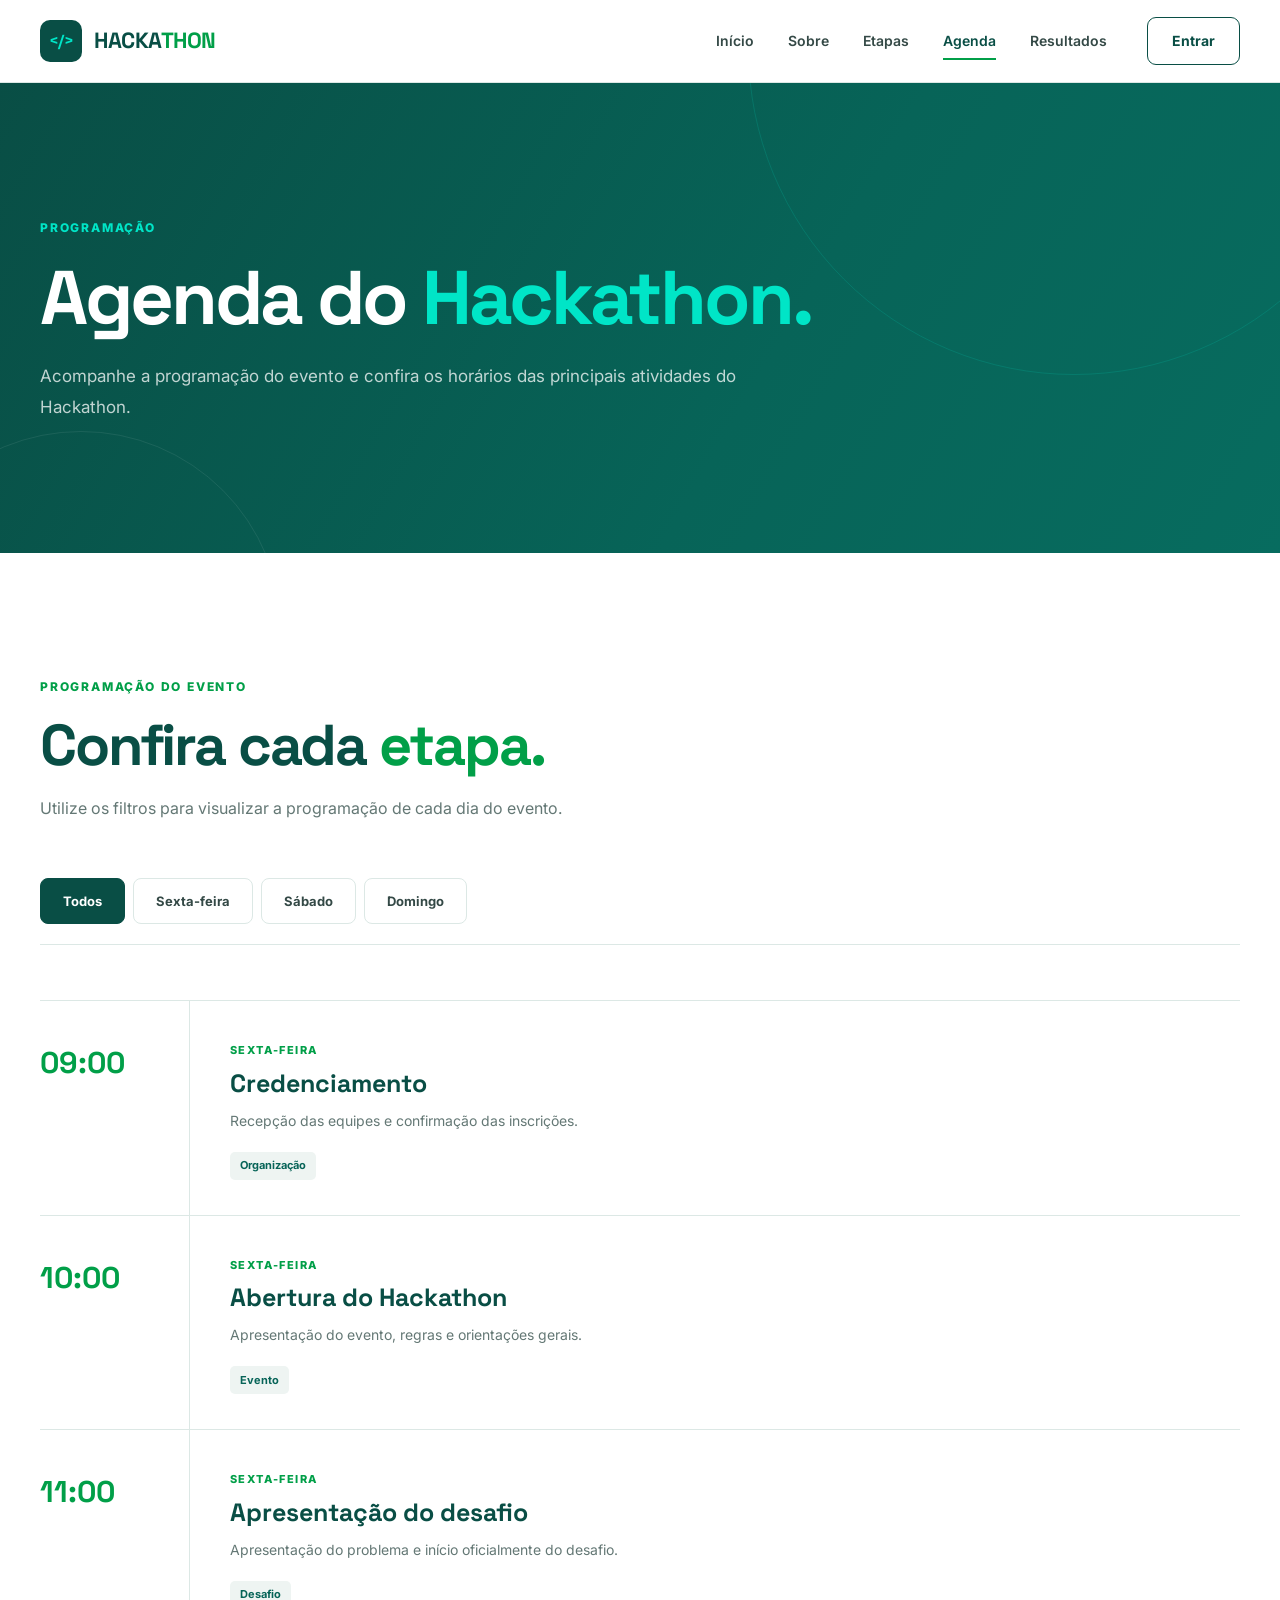
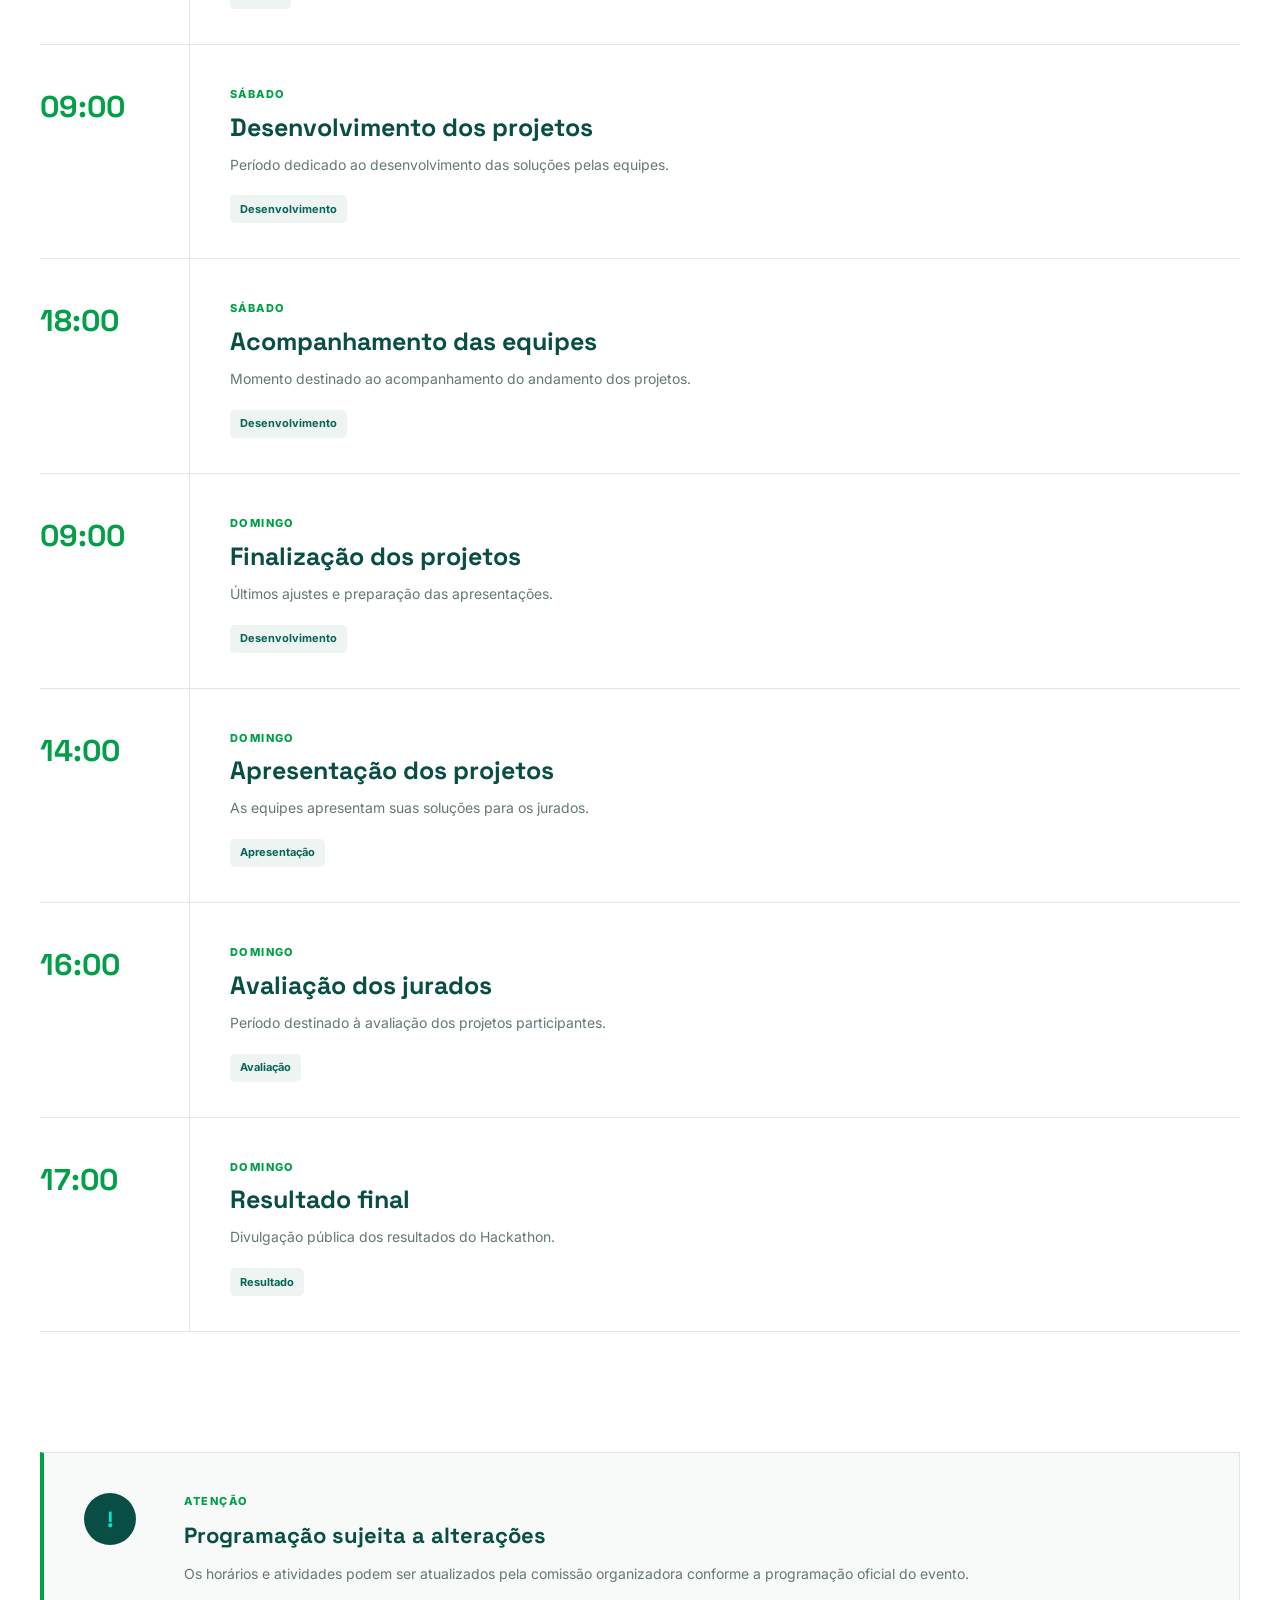
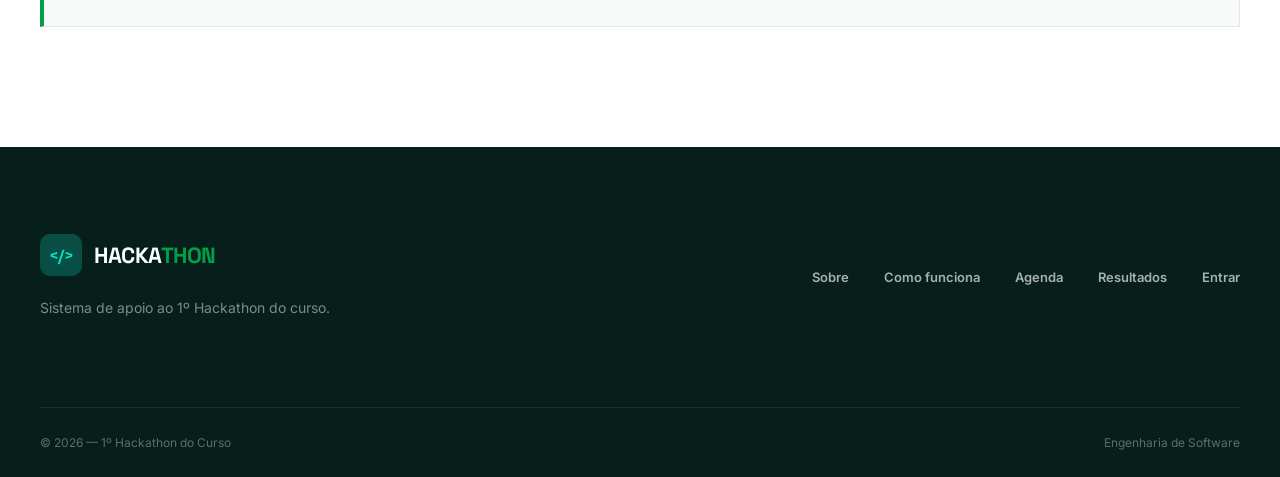
==== commit 3c61a30c: "Revisão completa" ====
--- a/agenda.html
+++ b/agenda.html
@@ -3,106 +3,101 @@
   <head>
     <meta charset="UTF-8" />
     <meta name="viewport" content="width=device-width, initial-scale=1.0" />
+    <meta name="description" content="Confira a programação do 1º Hackathon do curso." />
     <title>Agenda | 1º Hackathon do Curso</title>
-    <link rel="stylesheet" href="css/style.css" />
+    <link rel="stylesheet" href="css/agenda.css" />
     <link rel="preconnect" href="https://fonts.googleapis.com" />
     <link rel="preconnect" href="https://fonts.gstatic.com" crossorigin />
-    <link
-      href="https://fonts.googleapis.com/css2?family=Inter:wght@400;500;600;700;800&family=Space+Grotesk:wght@400;500;600;700&display=swap"
-      rel="stylesheet"
-    />
+    <link href="https://fonts.googleapis.com/css2?family=Inter:wght@400;500;600;700&family=Space+Grotesk:wght@500;600;700&display=swap" rel="stylesheet" />
   </head>
   <body>
+    <!-- NAVEGAÇÃO -->
     <header class="navbar">
       <div class="container navbar-content">
         <a href="index.html" class="logo">
           <span class="logo-symbol">&lt;/&gt;</span>
-          <span> HACKA<span>THON</span> </span>
+          <span>HACKA<span>THON</span></span>
         </a>
-        <nav class="nav-links">
+        <nav class="nav-links" id="navLinks">
           <a href="index.html">Início</a>
           <a href="index.html#sobre">Sobre</a>
-          <a href="index.html#como-funciona"> Como funciona </a>
-          <a href="agenda.html" class="active"> Agenda </a>
-          <a href="resultados.html"> Resultados </a>
+          <a href="index.html#etapas">Etapas</a>
+          <a href="agenda.html" class="active">Agenda</a>
+          <a href="resultados.php">Resultados</a>
         </nav>
-        <a href="login.html" class="btn btn-outline"> Entrar </a>
-        <button class="menu-toggle" id="menuToggle">☰</button>
+        <a href="login.html" class="btn btn-outline">Entrar</a>
+        <button type="button" class="menu-toggle" id="menuToggle" aria-label="Abrir menu" aria-controls="navLinks" aria-expanded="false">
+          ☰
+        </button>
       </div>
     </header>
     <main>
+      <!-- CABEÇALHO -->
       <section class="page-header">
         <div class="container">
-          <span class="section-label"> 01 — PROGRAMAÇÃO </span>
-          <h1>
-            Agenda do
-            <span>Hackathon.</span>
-          </h1>
-          <p>
-            Acompanhe todas as etapas do evento, desde a abertura até a
-            apresentação dos projetos.
-          </p>
+          <span class="section-label">PROGRAMAÇÃO</span>
+          <h1>Agenda do <span>Hackathon.</span></h1>
+          <p>Acompanhe a programação do evento e confira os horários das principais atividades do Hackathon.</p>
         </div>
       </section>
+      <!-- AGENDA -->
       <section class="agenda-section">
         <div class="container">
-          <div class="day-selector">
-            <button class="day-button active" data-day="todos">Todos</button>
-            <button class="day-button" data-day="sexta">Sexta-feira</button>
-            <button class="day-button" data-day="sabado">Sábado</button>
-            <button class="day-button" data-day="domingo">Domingo</button>
+          <div class="section-heading">
+            <span class="section-label">PROGRAMAÇÃO DO EVENTO</span>
+            <h2>Confira cada <span>etapa.</span></h2>
+            <p>Utilize os filtros para visualizar a programação de cada dia do evento.</p>
           </div>
+          <!-- FILTROS -->
+          <div class="day-selector" role="group" aria-label="Filtrar programação por dia">
+            <button type="button" class="day-button active" data-day="todos">Todos</button>
+            <button type="button" class="day-button" data-day="sexta">Sexta-feira</button>
+            <button type="button" class="day-button" data-day="sabado">Sábado</button>
+            <button type="button" class="day-button" data-day="domingo">Domingo</button>
+          </div>
+          <!-- EVENTOS -->
           <div class="agenda-list" id="agendaList">
-            <!--
-                        Os eventos serão inseridos
-                        pelo JavaScript.
-                    -->
+            <!-- Os eventos são carregados pelo JavaScript. -->
           </div>
         </div>
       </section>
+      <!-- AVISO -->
       <section class="agenda-notice">
         <div class="container">
           <div class="notice-card">
             <div class="notice-icon">!</div>
-            <div>
+            <div class="notice-content">
+              <span class="notice-label">ATENÇÃO</span>
               <h3>Programação sujeita a alterações</h3>
-              <p>
-                Os horários e atividades serão atualizados pela comissão
-                organizadora conforme a programação oficial do evento.
-              </p>
+              <p>Os horários e atividades podem ser atualizados pela comissão organizadora conforme a programação oficial do evento.</p>
             </div>
           </div>
         </div>
       </section>
     </main>
+    <!-- RODAPÉ -->
     <footer class="footer">
       <div class="container footer-content">
         <div class="footer-brand">
           <a href="index.html" class="logo">
-            <span class="logo-symbol"> &lt;/&gt; </span>
-            <span> HACKA<span>THON</span> </span>
+            <span class="logo-symbol">&lt;/&gt;</span>
+            <span>HACKA<span>THON</span></span>
           </a>
           <p>Sistema de apoio ao 1º Hackathon do curso.</p>
         </div>
-        <div class="footer-links">
-          <div>
-            <strong> Evento </strong>
-            <a href="index.html#sobre"> Sobre </a>
-            <a href="index.html#como-funciona"> Como funciona </a>
-            <a href="agenda.html"> Agenda </a>
-          </div>
-          <div>
-            <strong> Sistema </strong>
-            <a href="login.html"> Entrar </a>
-            <a href="resultados.html"> Resultados </a>
-          </div>
-        </div>
+        <nav class="footer-links" aria-label="Links do rodapé">
+          <a href="index.html#sobre">Sobre</a>
+          <a href="index.html#etapas">Como funciona</a>
+          <a href="agenda.html">Agenda</a>
+          <a href="resultados.php">Resultados</a>
+          <a href="login.html">Entrar</a>
+        </nav>
       </div>
       <div class="container footer-bottom">
-        <span> © 2026 — 1º Hackathon do Curso </span>
-        <span> Engenharia de Software </span>
+        <span>© 2026 — 1º Hackathon do Curso</span>
+        <span>Engenharia de Software</span>
       </div>
     </footer>
-    <script src="js/script.js"></script>
+    <script src="js/agenda.js"></script>
   </body>
-</html>
+</html>
--- a/css/agenda.css
+++ b/css/agenda.css
@@ -0,0 +1,632 @@
+/* VARIABLES */
+:root {
+  --verde-escuro: #094e45;
+  --verde: #076458;
+  --verde-medio: #076c5f;
+  --verde-claro: #019f48;
+  --turquesa: #03d6af;
+  --turquesa-vivo: #00e5c7;
+  --branco: #ffffff;
+  --cinza-50: #f7faf9;
+  --cinza-100: #eef4f2;
+  --cinza-200: #dce8e5;
+  --cinza-500: #647875;
+  --cinza-700: #344946;
+  --preto: #10201d;
+  --container: 1400px;
+  --transition: 0.25s ease;
+}
+
+/* RESET */
+* {
+  margin: 0;
+  padding: 0;
+  box-sizing: border-box;
+}
+html {
+  scroll-behavior: smooth;
+}
+body {
+  min-height: 100vh;
+  font-family: "Inter", sans-serif;
+  color: var(--preto);
+  background: var(--branco);
+  line-height: 1.6;
+}
+a {
+  color: inherit;
+  text-decoration: none;
+}
+button {
+  font: inherit;
+}
+.container {
+  width: min(100% - 80px, var(--container));
+  margin: 0 auto;
+}
+
+/* NAVBAR */
+.navbar {
+  position: sticky;
+  top: 0;
+  z-index: 1000;
+  width: 100%;
+  background: rgba(255, 255, 255, 0.96);
+  border-bottom: 1px solid var(--cinza-200);
+  backdrop-filter: blur(14px);
+}
+.navbar-content {
+  min-height: 82px;
+  display: flex;
+  align-items: center;
+  gap: 40px;
+}
+
+/* LOGO */
+.logo {
+  display: inline-flex;
+  align-items: center;
+  gap: 12px;
+  font-family: "Space Grotesk", sans-serif;
+  font-size: 22px;
+  font-weight: 700;
+  letter-spacing: -0.5px;
+  color: var(--verde-escuro);
+  white-space: nowrap;
+}
+.logo-symbol {
+  width: 42px;
+  height: 42px;
+  display: inline-flex;
+  align-items: center;
+  justify-content: center;
+  border-radius: 10px;
+  background: var(--verde-escuro);
+  color: var(--turquesa-vivo);
+  font-family: "Space Grotesk", sans-serif;
+  font-size: 16px;
+  font-weight: 700;
+}
+.logo > span:last-child > span {
+  color: var(--verde-claro);
+}
+
+/* NAVEGAÇÃO */
+.nav-links {
+  display: flex;
+  align-items: center;
+  gap: 34px;
+  margin-left: auto;
+}
+.nav-links a {
+  position: relative;
+  color: var(--cinza-700);
+  font-size: 14px;
+  font-weight: 600;
+  transition: color var(--transition);
+}
+.nav-links a::after {
+  content: "";
+  position: absolute;
+  left: 0;
+  bottom: -8px;
+  width: 0;
+  height: 2px;
+  background: var(--verde-claro);
+  transition: width var(--transition);
+}
+.nav-links a:hover,
+.nav-links a.active {
+  color: var(--verde-escuro);
+}
+.nav-links a:hover::after,
+.nav-links a.active::after {
+  width: 100%;
+}
+
+/* BOTÕES */
+.btn {
+  min-height: 48px;
+  display: inline-flex;
+  align-items: center;
+  justify-content: center;
+  padding: 0 24px;
+  border-radius: 9px;
+  font-size: 14px;
+  font-weight: 700;
+  transition: transform var(--transition), background var(--transition), border-color var(--transition), color var(--transition);
+}
+.btn:hover {
+  transform: translateY(-2px);
+}
+.btn-outline {
+  border: 1px solid var(--verde-escuro);
+  color: var(--verde-escuro);
+  background: transparent;
+}
+.btn-outline:hover {
+  background: var(--verde-escuro);
+  color: var(--branco);
+}
+
+/* MENU MOBILE */
+.menu-toggle {
+  display: none;
+  width: 44px;
+  height: 44px;
+  border: 1px solid var(--cinza-200);
+  border-radius: 8px;
+  background: var(--branco);
+  color: var(--verde-escuro);
+  font-size: 22px;
+  cursor: pointer;
+}
+
+/* CABEÇALHO DA PÁGINA */
+.page-header {
+  position: relative;
+  overflow: hidden;
+  min-height: 470px;
+  display: flex;
+  align-items: center;
+  background: linear-gradient(120deg, var(--verde-escuro) 0%, var(--verde) 60%, var(--verde-medio) 100%);
+  color: var(--branco);
+}
+.page-header::before {
+  content: "";
+  position: absolute;
+  width: 650px;
+  height: 650px;
+  top: -360px;
+  right: -120px;
+  border: 1px solid rgba(0, 229, 199, 0.15);
+  border-radius: 50%;
+}
+.page-header::after {
+  content: "";
+  position: absolute;
+  width: 400px;
+  height: 400px;
+  bottom: -280px;
+  left: -120px;
+  border: 1px solid rgba(255, 255, 255, 0.08);
+  border-radius: 50%;
+}
+.page-header .container {
+  position: relative;
+  z-index: 2;
+  padding-top: 70px;
+  padding-bottom: 70px;
+}
+.page-header .section-label {
+  display: inline-block;
+  margin-bottom: 22px;
+  color: var(--turquesa-vivo);
+  font-size: 12px;
+  font-weight: 800;
+  letter-spacing: 1.8px;
+  text-transform: uppercase;
+}
+.page-header h1 {
+  max-width: 900px;
+  margin-bottom: 25px;
+  font-family: "Space Grotesk", sans-serif;
+  font-size: clamp(48px, 6vw, 76px);
+  line-height: 1.02;
+  letter-spacing: -3px;
+}
+.page-header h1 span {
+  color: var(--turquesa-vivo);
+}
+.page-header p {
+  max-width: 720px;
+  color: rgba(255, 255, 255, 0.75);
+  font-size: 17px;
+  line-height: 1.8;
+}
+
+/* SEÇÃO DA AGENDA */
+.agenda-section {
+  padding: 120px 0;
+  background: var(--branco);
+}
+.section-heading {
+  max-width: 800px;
+  margin-bottom: 55px;
+}
+.section-label {
+  display: inline-block;
+  margin-bottom: 18px;
+  color: var(--verde-claro);
+  font-size: 12px;
+  font-weight: 800;
+  letter-spacing: 1.8px;
+  text-transform: uppercase;
+}
+.section-heading h2 {
+  margin-bottom: 18px;
+  font-family: "Space Grotesk", sans-serif;
+  color: var(--verde-escuro);
+  font-size: clamp(38px, 4.5vw, 58px);
+  line-height: 1.08;
+  letter-spacing: -2px;
+}
+.section-heading h2 span {
+  color: var(--verde-claro);
+}
+.section-heading p {
+  max-width: 680px;
+  color: var(--cinza-500);
+  font-size: 16px;
+  line-height: 1.8;
+}
+
+/* FILTRO DOS DIAS */
+.day-selector {
+  display: flex;
+  align-items: center;
+  gap: 8px;
+  margin-bottom: 55px;
+  padding-bottom: 20px;
+  border-bottom: 1px solid var(--cinza-200);
+}
+.day-button {
+  min-height: 46px;
+  padding: 0 22px;
+  border: 1px solid var(--cinza-200);
+  border-radius: 8px;
+  background: var(--branco);
+  color: var(--cinza-700);
+  font-size: 13px;
+  font-weight: 700;
+  cursor: pointer;
+  transition: background var(--transition), color var(--transition), border-color var(--transition), transform var(--transition);
+}
+.day-button:hover {
+  border-color: var(--verde);
+  color: var(--verde-escuro);
+}
+.day-button.active {
+  border-color: var(--verde-escuro);
+  background: var(--verde-escuro);
+  color: var(--branco);
+}
+
+/* LISTA DE EVENTOS */
+.agenda-list {
+  display: flex;
+  flex-direction: column;
+}
+.agenda-event {
+  display: grid;
+  grid-template-columns: 150px 1fr;
+  min-height: 190px;
+  border-top: 1px solid var(--cinza-200);
+  transition: background var(--transition), padding var(--transition);
+}
+.agenda-event:last-child {
+  border-bottom: 1px solid var(--cinza-200);
+}
+.agenda-event:hover {
+  background: var(--cinza-50);
+}
+.event-time {
+  display: flex;
+  align-items: flex-start;
+  padding: 38px 30px 38px 0;
+  color: var(--verde-claro);
+  font-family: "Space Grotesk", sans-serif;
+  font-size: 30px;
+  font-weight: 700;
+  border-right: 1px solid var(--cinza-200);
+}
+.event-content {
+  padding: 35px 40px;
+}
+.event-day {
+  display: inline-block;
+  margin-bottom: 8px;
+  color: var(--verde-claro);
+  font-size: 11px;
+  font-weight: 800;
+  letter-spacing: 1.4px;
+  text-transform: uppercase;
+}
+.event-content h3 {
+  margin-bottom: 10px;
+  color: var(--verde-escuro);
+  font-family: "Space Grotesk", sans-serif;
+  font-size: 25px;
+  line-height: 1.2;
+}
+.event-content p {
+  max-width: 760px;
+  margin-bottom: 18px;
+  color: var(--cinza-500);
+  font-size: 14px;
+  line-height: 1.8;
+}
+.event-tag {
+  display: inline-flex;
+  align-items: center;
+  min-height: 28px;
+  padding: 0 10px;
+  border-radius: 5px;
+  background: var(--cinza-100);
+  color: var(--verde);
+  font-size: 11px;
+  font-weight: 700;
+}
+
+/* AVISO */
+.agenda-notice {
+  padding: 0 0 120px;
+  background: var(--branco);
+}
+.notice-card {
+  display: grid;
+  grid-template-columns: 70px 1fr;
+  gap: 30px;
+  padding: 40px;
+  border: 1px solid var(--cinza-200);
+  border-left: 4px solid var(--verde-claro);
+  background: var(--cinza-50);
+}
+.notice-icon {
+  width: 52px;
+  height: 52px;
+  display: flex;
+  align-items: center;
+  justify-content: center;
+  border-radius: 50%;
+  background: var(--verde-escuro);
+  color: var(--turquesa-vivo);
+  font-family: "Space Grotesk", sans-serif;
+  font-size: 22px;
+  font-weight: 700;
+}
+.notice-label {
+  display: block;
+  margin-bottom: 7px;
+  color: var(--verde-claro);
+  font-size: 11px;
+  font-weight: 800;
+  letter-spacing: 1.5px;
+}
+.notice-content h3 {
+  margin-bottom: 8px;
+  color: var(--verde-escuro);
+  font-family: "Space Grotesk", sans-serif;
+  font-size: 22px;
+}
+.notice-content p {
+  max-width: 850px;
+  color: var(--cinza-500);
+  font-size: 14px;
+  line-height: 1.8;
+}
+
+/* FOOTER */
+.footer {
+  background: #061f1b;
+  color: var(--branco);
+}
+.footer-content {
+  min-height: 260px;
+  display: flex;
+  align-items: center;
+  justify-content: space-between;
+  gap: 80px;
+  padding-top: 60px;
+  padding-bottom: 60px;
+}
+.footer-brand {
+  max-width: 400px;
+}
+.footer .logo {
+  margin-bottom: 20px;
+  color: var(--branco);
+}
+.footer-brand p {
+  color: rgba(255, 255, 255, 0.48);
+  font-size: 14px;
+  line-height: 1.7;
+}
+.footer-links {
+  display: flex;
+  align-items: center;
+  gap: 35px;
+}
+.footer-links a {
+  color: rgba(255, 255, 255, 0.65);
+  font-size: 13px;
+  font-weight: 600;
+  transition: color var(--transition);
+}
+.footer-links a:hover {
+  color: var(--turquesa-vivo);
+}
+.footer-bottom {
+  min-height: 70px;
+  display: flex;
+  align-items: center;
+  justify-content: space-between;
+  border-top: 1px solid rgba(255, 255, 255, 0.08);
+  color: rgba(255, 255, 255, 0.35);
+  font-size: 12px;
+}
+
+/* RESPONSIVIDADE */
+@media (max-width: 1100px) {
+  .container {
+    width: min(100% - 50px, var(--container));
+  }
+  .nav-links {
+    gap: 20px;
+  }
+  .agenda-event {
+    grid-template-columns: 120px 1fr;
+  }
+}
+
+/* TABLET */
+@media (max-width: 800px) {
+  .container {
+    width: min(100% - 36px, var(--container));
+  }
+  .navbar-content {
+    min-height: 70px;
+  }
+  .nav-links {
+    position: absolute;
+    top: 70px;
+    left: 0;
+    right: 0;
+    display: none;
+    flex-direction: column;
+    align-items: stretch;
+    gap: 0;
+    padding: 15px 20px 20px;
+    background: var(--branco);
+    border-bottom: 1px solid var(--cinza-200);
+  }
+  .nav-links.mobile-active {
+    display: flex;
+  }
+  .nav-links a {
+    padding: 12px 5px;
+  }
+  .nav-links a::after {
+    display: none;
+  }
+  .navbar-content > .btn-outline {
+    display: none;
+  }
+  .menu-toggle {
+    display: block;
+    margin-left: auto;
+  }
+  .page-header {
+    min-height: 400px;
+  }
+  .page-header h1 {
+    font-size: clamp(44px, 10vw, 62px);
+  }
+  .agenda-section {
+    padding: 90px 0;
+  }
+  .day-selector {
+    overflow-x: auto;
+    padding-bottom: 15px;
+  }
+  .day-button {
+    flex-shrink: 0;
+  }
+  .agenda-event {
+    grid-template-columns: 100px 1fr;
+  }
+  .event-time {
+    font-size: 25px;
+  }
+  .event-content {
+    padding: 30px;
+  }
+  .agenda-notice {
+    padding-bottom: 90px;
+  }
+  .notice-card {
+    grid-template-columns: 55px 1fr;
+    gap: 20px;
+    padding: 30px;
+  }
+  .footer-content {
+    flex-direction: column;
+    align-items: flex-start;
+    padding-top: 50px;
+    padding-bottom: 50px;
+  }
+  .footer-links {
+    flex-wrap: wrap;
+  }
+}
+
+/* CELULAR */
+@media (max-width: 500px) {
+  .container {
+    width: min(100% - 28px, var(--container));
+  }
+  .logo {
+    font-size: 18px;
+  }
+  .logo-symbol {
+    width: 36px;
+    height: 36px;
+    font-size: 14px;
+  }
+  .page-header {
+    min-height: 360px;
+  }
+  .page-header .container {
+    padding-top: 55px;
+    padding-bottom: 55px;
+  }
+  .page-header h1 {
+    font-size: 43px;
+    letter-spacing: -1.8px;
+  }
+  .page-header p {
+    font-size: 15px;
+  }
+  .agenda-section {
+    padding: 70px 0;
+  }
+  .section-heading {
+    margin-bottom: 40px;
+  }
+  .section-heading h2 {
+    font-size: 38px;
+  }
+  .day-selector {
+    margin-bottom: 35px;
+  }
+  .day-button {
+    padding: 0 17px;
+  }
+  .agenda-event {
+    display: block;
+    min-height: auto;
+    padding: 0;
+  }
+  .event-time {
+    display: block;
+    padding: 25px 25px 0;
+    border-right: none;
+    font-size: 25px;
+  }
+  .event-content {
+    padding: 10px 25px 30px;
+  }
+  .event-content h3 {
+    font-size: 21px;
+  }
+  .agenda-notice {
+    padding-bottom: 70px;
+  }
+  .notice-card {
+    grid-template-columns: 1fr;
+    padding: 25px;
+  }
+  .footer-links {
+    flex-direction: column;
+    align-items: flex-start;
+    gap: 15px;
+  }
+  .footer-bottom {
+    min-height: auto;
+    flex-direction: column;
+    align-items: flex-start;
+    gap: 8px;
+    padding-top: 20px;
+    padding-bottom: 20px;
+  }
+}
